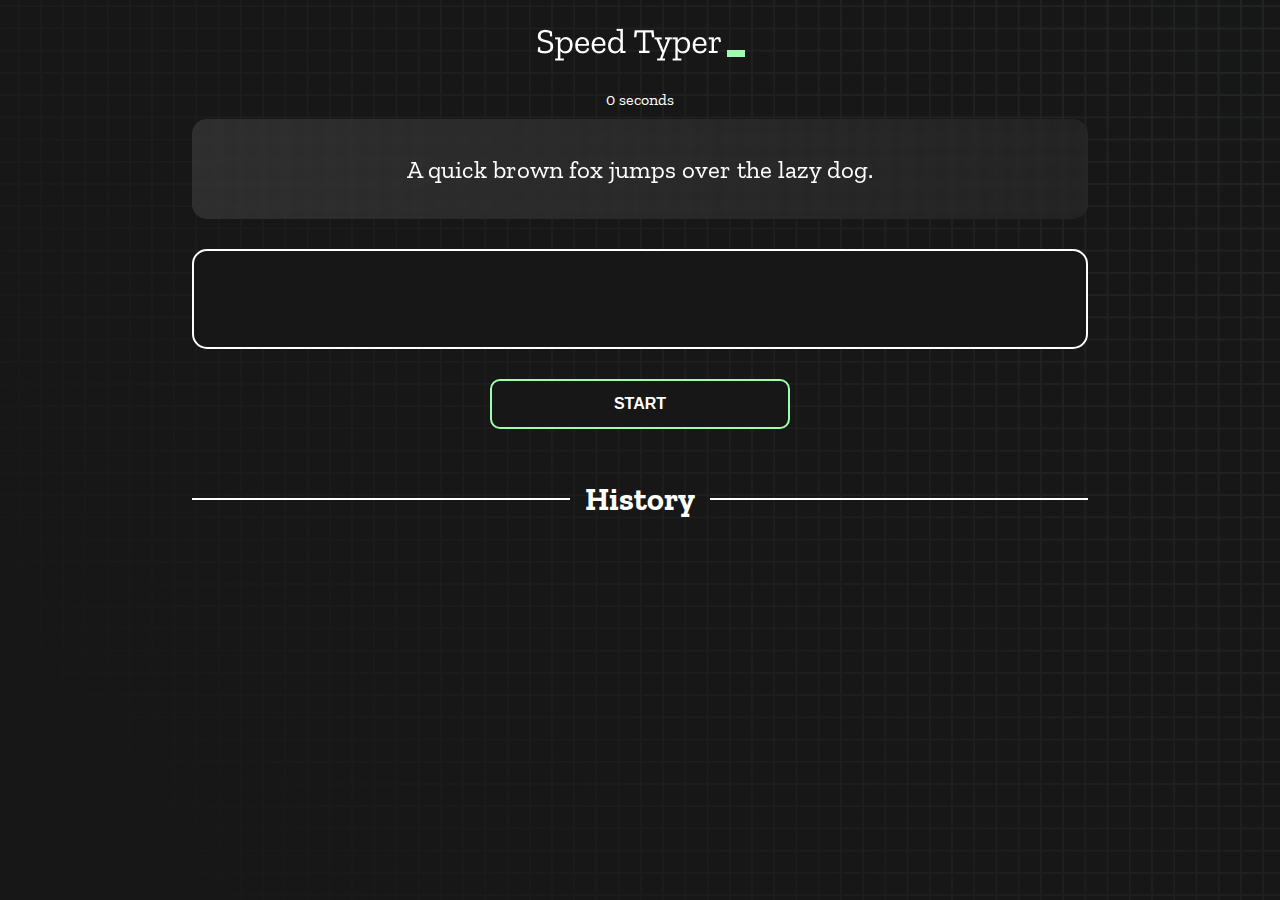
==== index.html @ 93314c8a "Initial commit" ====
<!DOCTYPE html>
<html lang="en">
  <head>
    <meta charset="UTF-8" />
    <meta http-equiv="X-UA-Compatible" content="IE=edge" />
    <meta name="viewport" content="width=device-width, initial-scale=1.0" />
    <title>Speed Monster</title>
    <link rel="stylesheet" href="styles.css" />
    <link rel="preconnect" href="https://fonts.googleapis.com" />
    <link rel="preconnect" href="https://fonts.gstatic.com" crossorigin />
    <link
      href="https://fonts.googleapis.com/css2?family=Zilla+Slab:wght@300;400;500&display=swap"
      rel="stylesheet"
    />
  </head>
  <body>
    <h1 class="title"><img src="./logo.png" /></h1>
    <div id="show-time">0 seconds</div>

    <div class="box-container">
      <div id="question"></div>

      <div id="display" class="inactive"></div>

      <div class="buttons">
        <button id="starts">START</button>
      </div>

      <div class="divider-container">
        <div class="line"></div>
        <h1 class="title2">History</h1>
        <div class="line"></div>
      </div>
      <div id="histories"></div>
    </div>

    <div id="countdown"></div>
    <div id="modal-background" class="hidden"></div>
    <div id="result" class="hidden"></div>

    <script src="./history.js"></script>
    <script src="./script.js"></script>
  </body>
</html>
---- styles.css ----
* {
  padding: 0;
  margin: 0;
  box-sizing: border-box;
}

body {
  background-image: url("./bg.png");
  background-size: cover;
  background-position: left top;
  font-family: "Zilla Slab", serif;
}

.box-container {
  width: 70%;
  margin: 0 auto;
}

#question {
  height: 100px;
  display: flex;
  align-items: center;
  justify-content: center;
  color: white;
  font-size: 25px;
  border-radius: 15px;
  background: rgb(255, 255, 255);
  background: linear-gradient(
    92.49deg,
    rgba(255, 255, 255, 0.1) 0.18%,
    rgba(255, 255, 255, 0.05) 99.85%
  );
  backdrop-filter: blur(5px);
  margin-bottom: 30px;
}

#display {
  height: 100px;
  display: flex;
  flex-wrap: wrap;
  align-items: center;
  padding-left: 5rem;
  color: white;
  font-size: 32px;
  background-color: #171717;
  border: 2px solid #9dffad;
  border-radius: 15px;
}

#countdown {
  position: fixed;
  height: 100vh;
  width: 100vw;
  background-color: rgba(0, 0, 0, 0.8);
  top: 0;
  left: 0;
  display: flex;
  align-items: center;
  justify-content: center;
  font-size: 3rem;
  color: white;
  display: none;
}
#result {
  position: fixed;
  top: 10%; 
  left: 10%;
  transform: translate(-50%, -50%);
  height: 250px;
  width: 400px;
  background-color: #171717;
  border-radius: 15px;
  border: 2px solid #9dffad;
  color: white;
  text-align: center;
  padding: 2rem;
}
#show-time{
  text-align: center;
  color: white;
  margin: 10px 0;
}

.green {
  color: #9dffad;
}
.red {
  color: #eb6565;
}
.bold {
  font-weight: 700;
}
.inactive {
  border: 2px solid white !important;
}
.hidden {
  display: none;
}
.title {
  text-align: center;
  color: white;
  margin: 20px 0;
}

.divider-container {
  height: 80px;
  display: flex;
  justify-content: center;
  align-items: center;
  gap: 15px;
  margin: 0 auto;
}

.line {
  height: 2px;
  background: white;
  width: 100%;
}

.title2 {
  color: white;
  display: block;
}

.buttons {
  display: flex;
  justify-content: center;
  margin: 30px 0;
}
button {
  padding: 10px 20px;
  border: none;
  font-size: 16px;
  font-weight: bold;
  width: 300px;
  height: 50px;
  color: white;
  background-color: #171717;
  border-radius: 10px;
  border: 2px solid #9dffad;
  cursor: pointer;
}

#histories {
  display: flex;
  flex-wrap: wrap;
  justify-content: space-around;
}

.card {
  width: 100%;
  height: 100%;
  padding: 50px;
  display: flex;
  justify-content: space-between;
  align-items: center;
  padding: 20px 30px;
  color: white;
  border-radius: 15px;
  background: rgb(255, 255, 255);
  background: linear-gradient(
    92.49deg,
    rgba(255, 255, 255, 0.1) 0.18%,
    rgba(255, 255, 255, 0.05) 99.85%
  );
  backdrop-filter: blur(5px);
  margin-bottom: 30px;
}

#modal-background {
  background: rgb(255, 255, 255);
  background: linear-gradient(
    92.49deg,
    rgba(255, 255, 255, 0.1) 0.18%,
    rgba(255, 255, 255, 0.05) 99.85%
  );
  backdrop-filter: blur(5px);
  height: 100vh;
  width: 100%;
  position: fixed;
  top: 0;
}

@media only screen and (max-width: 700px) {
  .box-container {
    padding: 0 20px;
    width: 100%;
  }
  .card {
    flex-direction: column;
  }
}
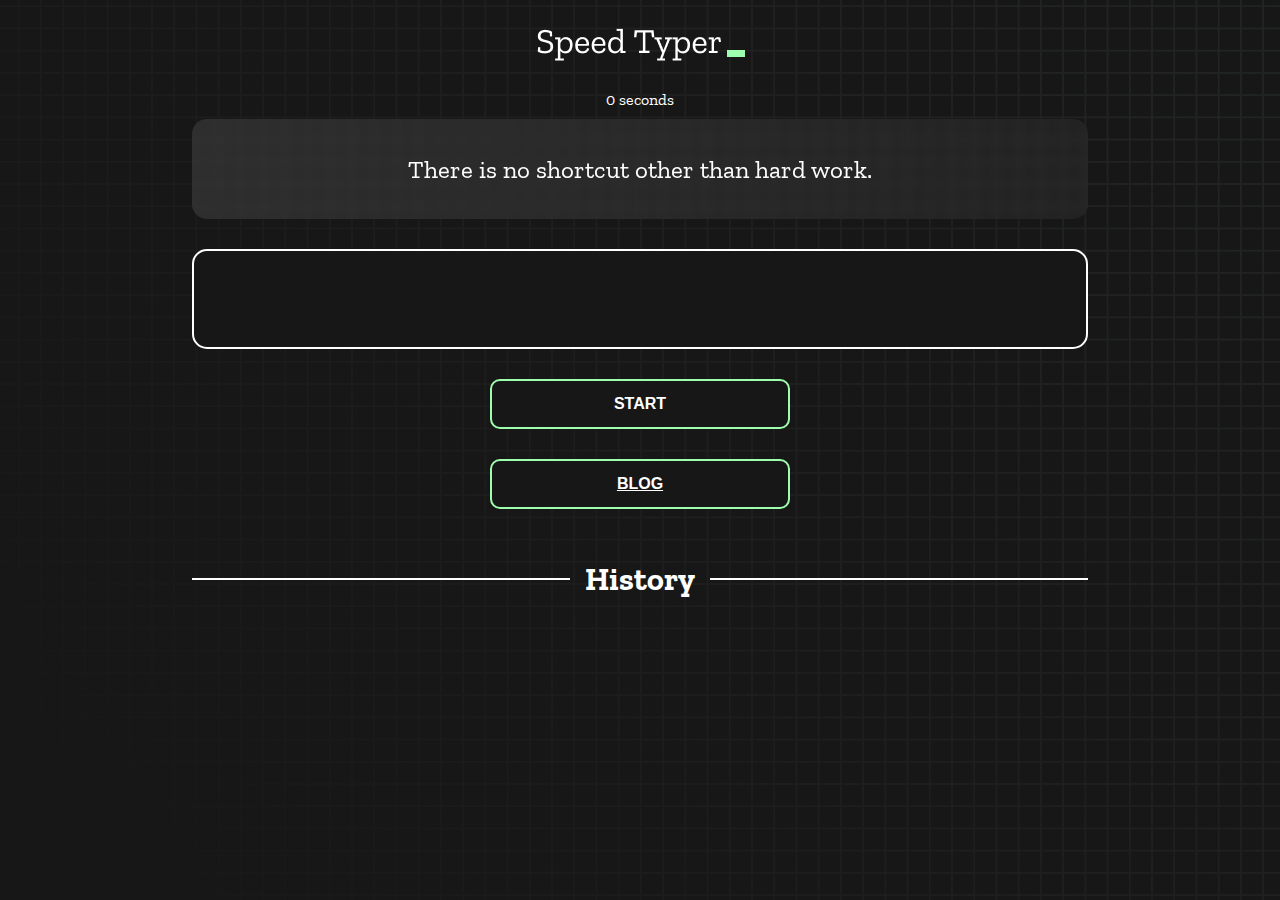
==== commit bdefbaf3: "blog link add" ====
--- a/index.html
+++ b/index.html
@@ -1,44 +1,47 @@
 <!DOCTYPE html>
 <html lang="en">
-  <head>
-    <meta charset="UTF-8" />
-    <meta http-equiv="X-UA-Compatible" content="IE=edge" />
-    <meta name="viewport" content="width=device-width, initial-scale=1.0" />
-    <title>Speed Monster</title>
-    <link rel="stylesheet" href="styles.css" />
-    <link rel="preconnect" href="https://fonts.googleapis.com" />
-    <link rel="preconnect" href="https://fonts.gstatic.com" crossorigin />
-    <link
-      href="https://fonts.googleapis.com/css2?family=Zilla+Slab:wght@300;400;500&display=swap"
-      rel="stylesheet"
-    />
-  </head>
-  <body>
-    <h1 class="title"><img src="./logo.png" /></h1>
-    <div id="show-time">0 seconds</div>
 
-    <div class="box-container">
-      <div id="question"></div>
+<head>
+  <meta charset="UTF-8" />
+  <meta http-equiv="X-UA-Compatible" content="IE=edge" />
+  <meta name="viewport" content="width=device-width, initial-scale=1.0" />
+  <title>Typing Speed Monster</title>
+  <link rel="stylesheet" href="styles.css" />
+  <link rel="preconnect" href="https://fonts.googleapis.com" />
+  <link rel="preconnect" href="https://fonts.gstatic.com" crossorigin />
+  <link href="https://fonts.googleapis.com/css2?family=Zilla+Slab:wght@300;400;500&display=swap" rel="stylesheet" />
+</head>
 
-      <div id="display" class="inactive"></div>
+<body>
+  <h1 class="title"><img src="./logo.png" /></h1>
+  <div id="show-time">0 seconds</div>
 
-      <div class="buttons">
-        <button id="starts">START</button>
-      </div>
+  <div class="box-container">
+    <div id="question"></div>
 
-      <div class="divider-container">
-        <div class="line"></div>
-        <h1 class="title2">History</h1>
-        <div class="line"></div>
-      </div>
-      <div id="histories"></div>
+    <div id="display" class="inactive"></div>
+
+    <div class="buttons">
+      <button id="starts">START</button>
+    </div>
+    <div class="buttons">
+      <button><a class="blog-btn" href="blog.html">BLOG</a></button>
     </div>
 
-    <div id="countdown"></div>
-    <div id="modal-background" class="hidden"></div>
-    <div id="result" class="hidden"></div>
+    <div class="divider-container">
+      <div class="line"></div>
+      <h1 class="title2">History</h1>
+      <div class="line"></div>
+    </div>
+    <div id="histories"></div>
+  </div>
 
-    <script src="./history.js"></script>
-    <script src="./script.js"></script>
-  </body>
-</html>
+  <div id="countdown"></div>
+  <div id="modal-background" class="hidden"></div>
+  <div id="result" class="hidden"></div>
+
+  <script src="./history.js"></script>
+  <script src="./script.js"></script>
+</body>
+
+</html>--- a/styles.css
+++ b/styles.css
@@ -25,11 +25,9 @@
   font-size: 25px;
   border-radius: 15px;
   background: rgb(255, 255, 255);
-  background: linear-gradient(
-    92.49deg,
-    rgba(255, 255, 255, 0.1) 0.18%,
-    rgba(255, 255, 255, 0.05) 99.85%
-  );
+  background: linear-gradient(92.49deg,
+      rgba(255, 255, 255, 0.1) 0.18%,
+      rgba(255, 255, 255, 0.05) 99.85%);
   backdrop-filter: blur(5px);
   margin-bottom: 30px;
 }
@@ -61,9 +59,10 @@
   color: white;
   display: none;
 }
+
 #result {
   position: fixed;
-  top: 10%; 
+  top: 10%;
   left: 10%;
   transform: translate(-50%, -50%);
   height: 250px;
@@ -74,8 +73,12 @@
   color: white;
   text-align: center;
   padding: 2rem;
-}
-#show-time{
+  margin-top: 300px;
+  margin-left: 550px;
+
+}
+
+#show-time {
   text-align: center;
   color: white;
   margin: 10px 0;
@@ -84,18 +87,23 @@
 .green {
   color: #9dffad;
 }
+
 .red {
   color: #eb6565;
 }
+
 .bold {
   font-weight: 700;
 }
+
 .inactive {
   border: 2px solid white !important;
 }
+
 .hidden {
   display: none;
 }
+
 .title {
   text-align: center;
   color: white;
@@ -127,6 +135,7 @@
   justify-content: center;
   margin: 30px 0;
 }
+
 button {
   padding: 10px 20px;
   border: none;
@@ -141,6 +150,10 @@
   cursor: pointer;
 }
 
+.blog-btn {
+  color: white;
+}
+
 #histories {
   display: flex;
   flex-wrap: wrap;
@@ -158,22 +171,18 @@
   color: white;
   border-radius: 15px;
   background: rgb(255, 255, 255);
-  background: linear-gradient(
-    92.49deg,
-    rgba(255, 255, 255, 0.1) 0.18%,
-    rgba(255, 255, 255, 0.05) 99.85%
-  );
+  background: linear-gradient(92.49deg,
+      rgba(255, 255, 255, 0.1) 0.18%,
+      rgba(255, 255, 255, 0.05) 99.85%);
   backdrop-filter: blur(5px);
   margin-bottom: 30px;
 }
 
 #modal-background {
   background: rgb(255, 255, 255);
-  background: linear-gradient(
-    92.49deg,
-    rgba(255, 255, 255, 0.1) 0.18%,
-    rgba(255, 255, 255, 0.05) 99.85%
-  );
+  background: linear-gradient(92.49deg,
+      rgba(255, 255, 255, 0.1) 0.18%,
+      rgba(255, 255, 255, 0.05) 99.85%);
   backdrop-filter: blur(5px);
   height: 100vh;
   width: 100%;
@@ -186,7 +195,21 @@
     padding: 0 20px;
     width: 100%;
   }
+
   .card {
     flex-direction: column;
   }
 }
+
+@media only screen and (min-width: 993px) {
+  #histories {
+    display: grid;
+    grid-template-columns: repeat(3, 1fr);
+    row-gap: 26px;
+    column-gap: 20px;
+  }
+
+  .card {
+    display: block;
+  }
+}